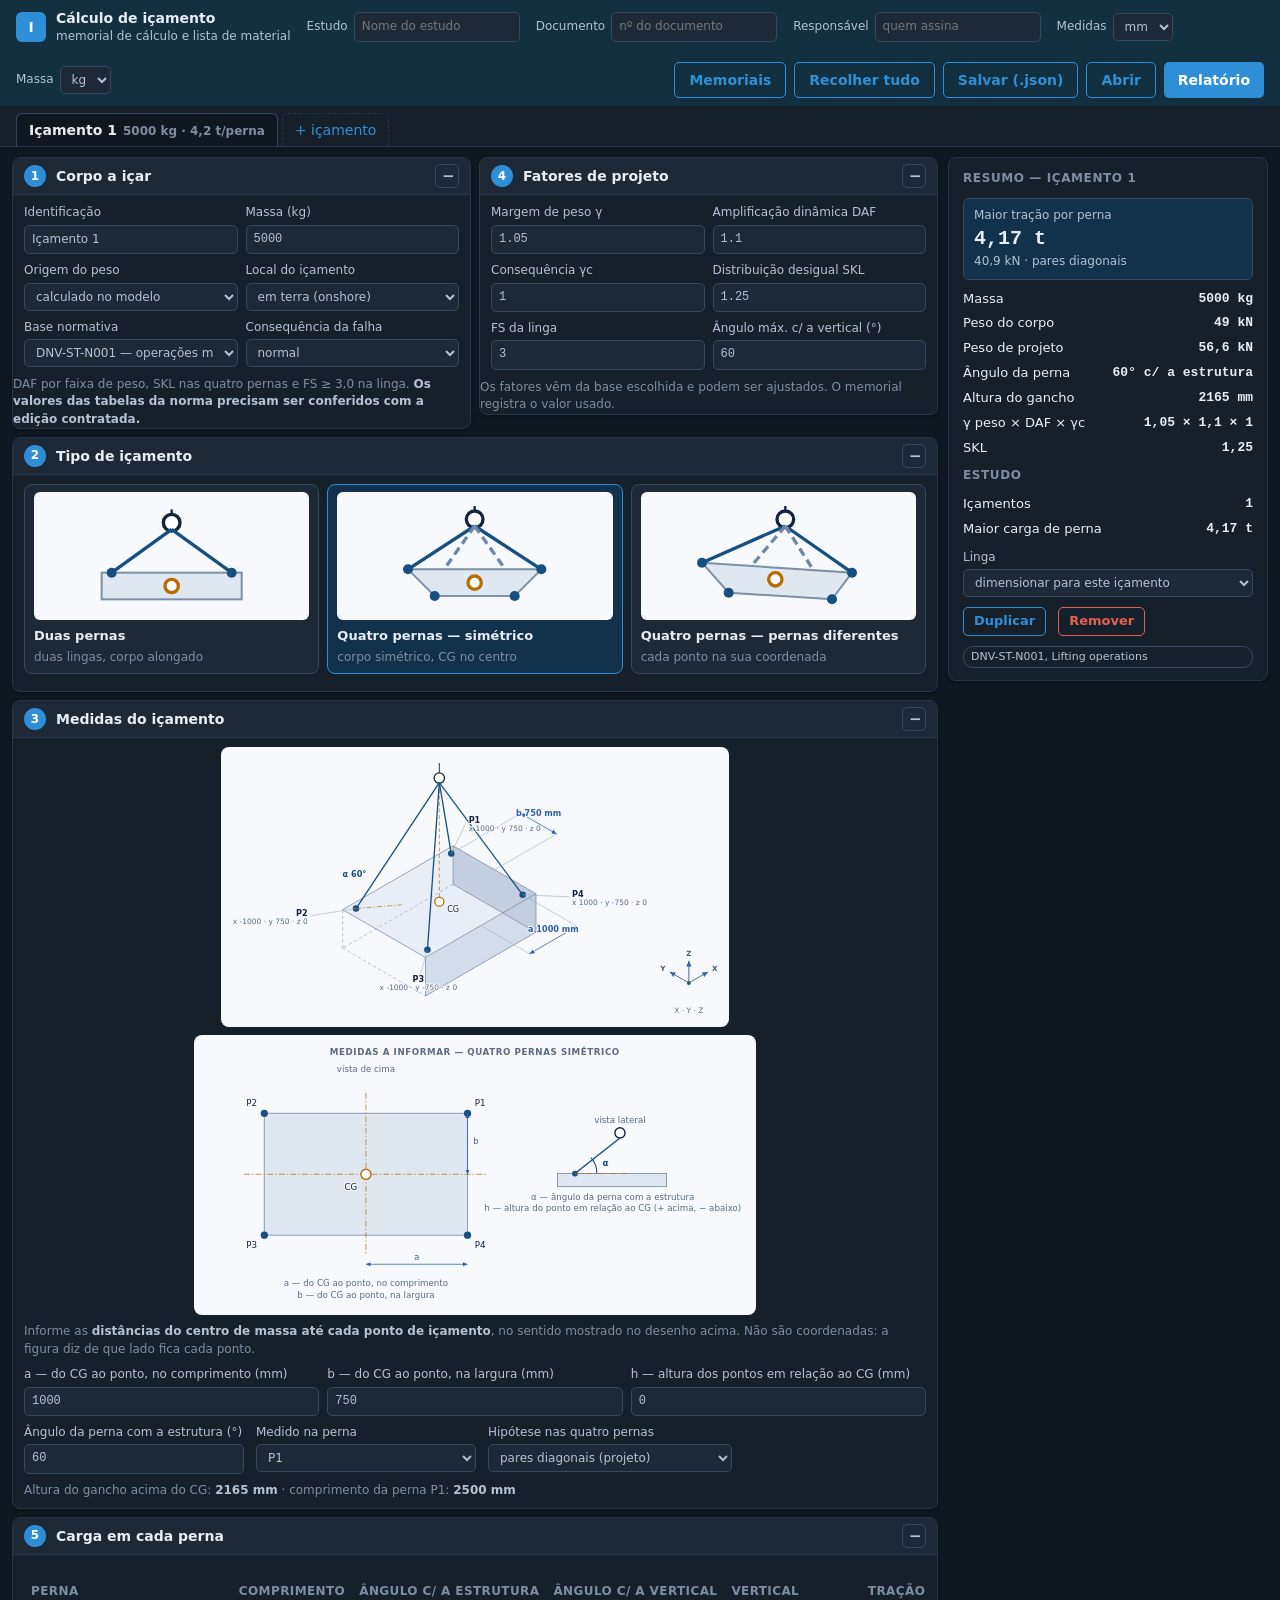
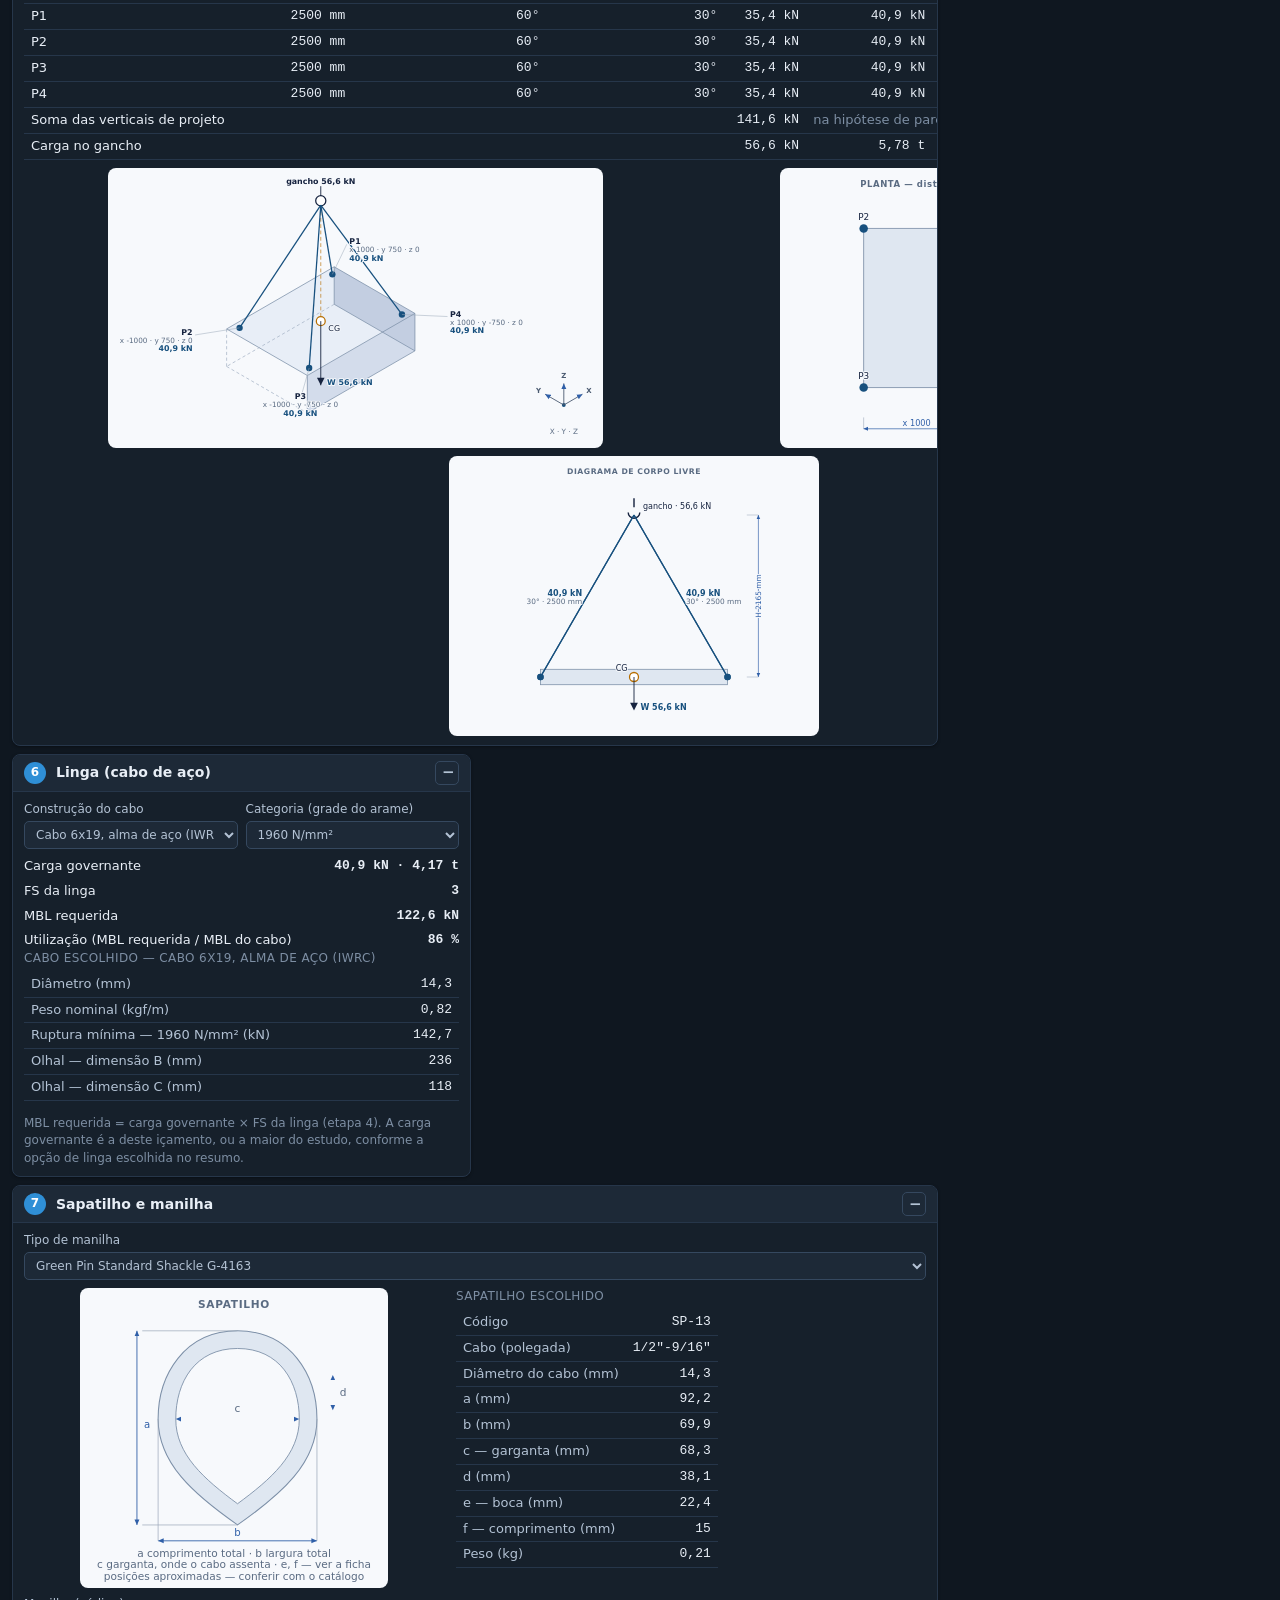
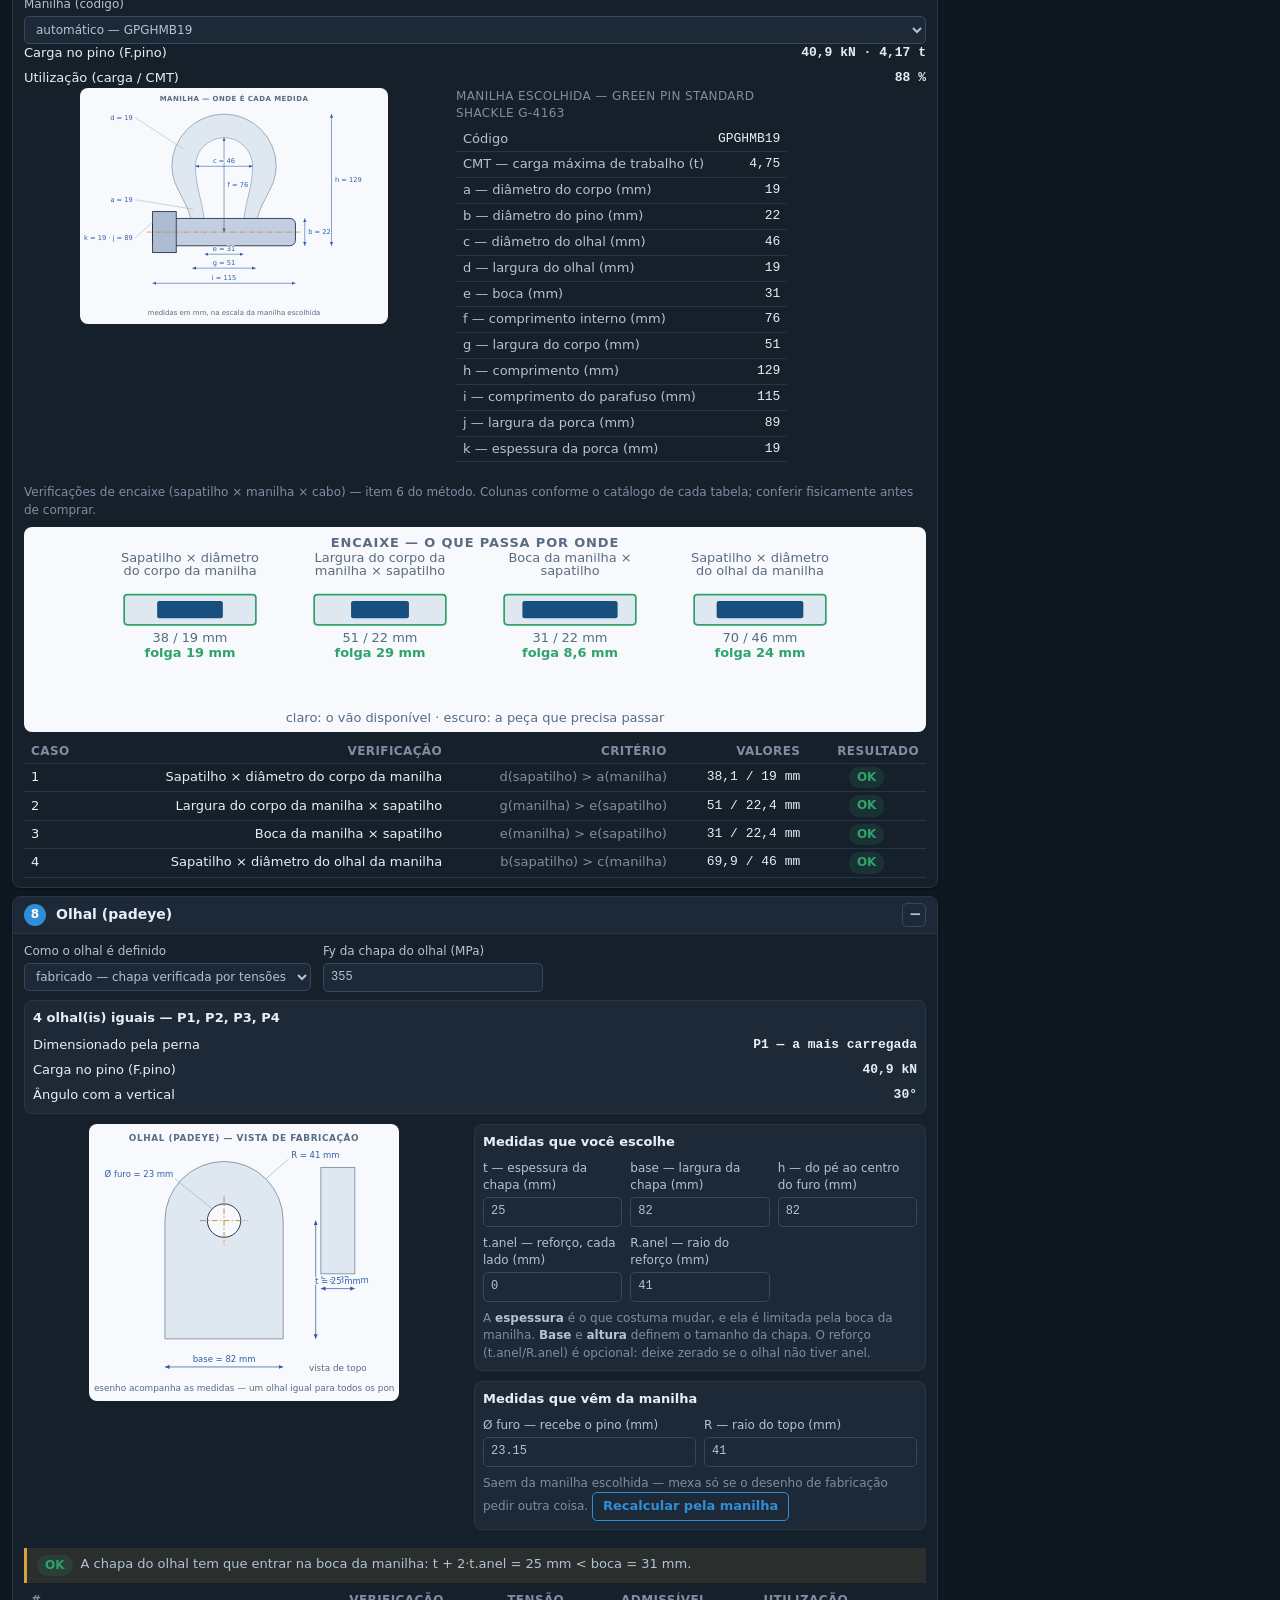
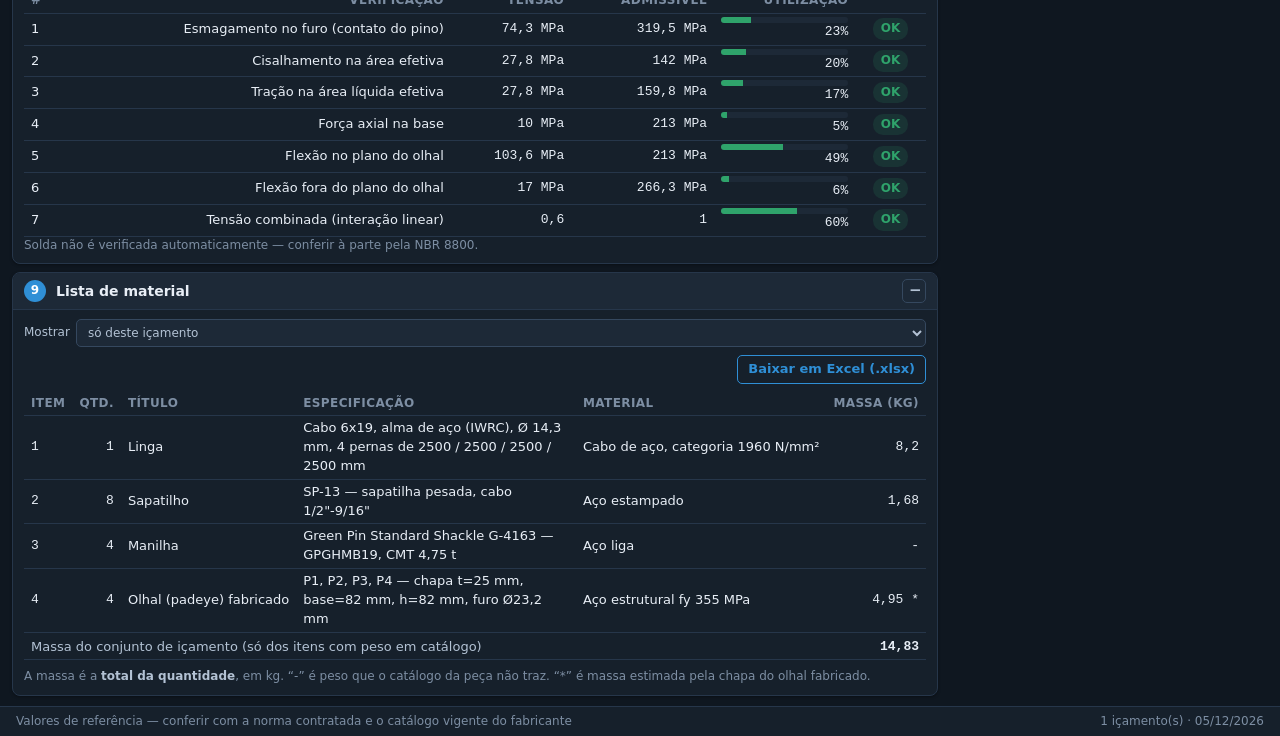
==== index.html @ 5a288d8e "chore: redireciona a raiz para a página A página mora em site/. Sem isto, a URL publicada terminaria" ====
<!doctype html>
<html lang="pt-BR">
<head>
  <meta charset="utf-8">
  <title>Cálculo de içamento</title>
  <!-- A página mora em site/. Este arquivo existe só para a URL publicada ser a raiz do
       repositório, sem o /site no fim. -->
  <meta http-equiv="refresh" content="0; url=site/">
  <link rel="canonical" href="site/">
  <style>
    body { margin: 0; display: grid; place-items: center; min-height: 100vh;
           font: 15px/1.5 "Segoe UI", system-ui, sans-serif;
           background: #0f1720; color: #e8eef6; }
    a { color: #2f8fd6; }
  </style>
</head>
<body>
  <p>Abrindo o <a href="site/">cálculo de içamento</a>…</p>
  <script>location.replace("site/");</script>
</body>
</html>
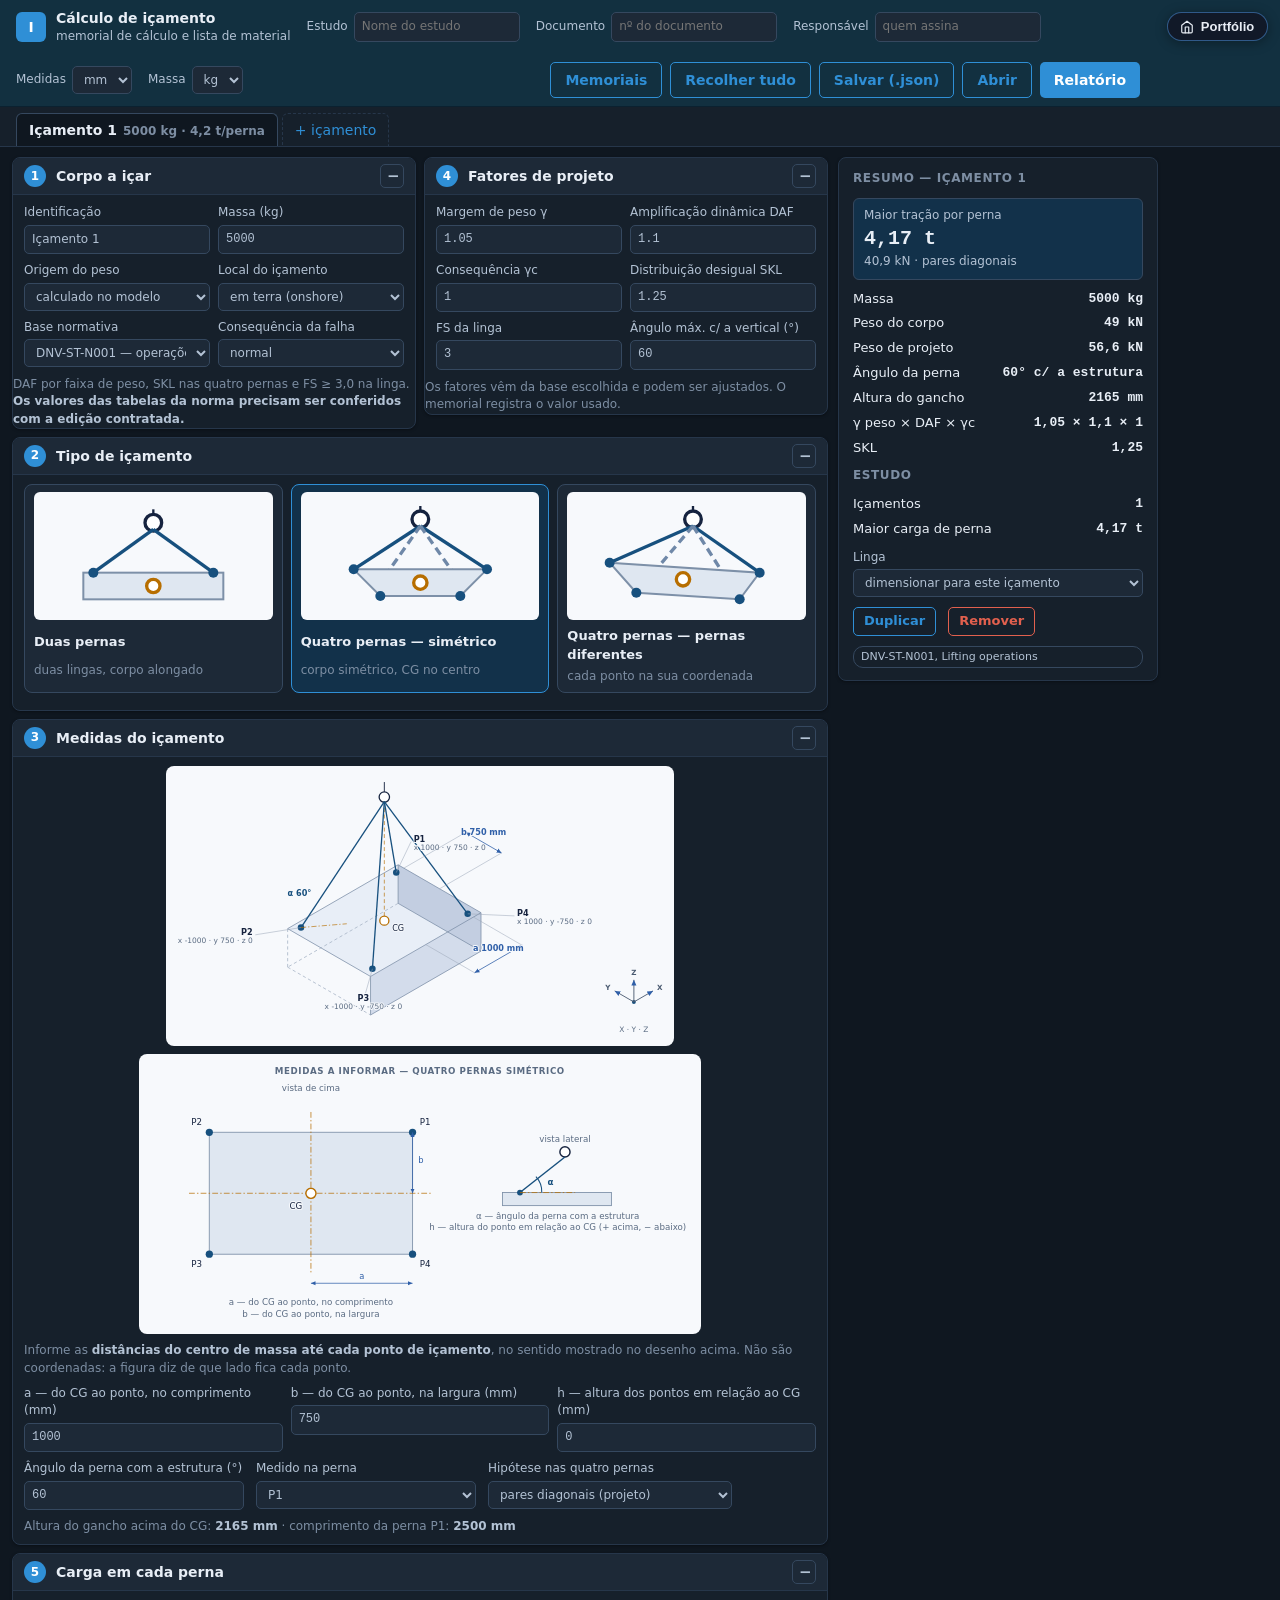
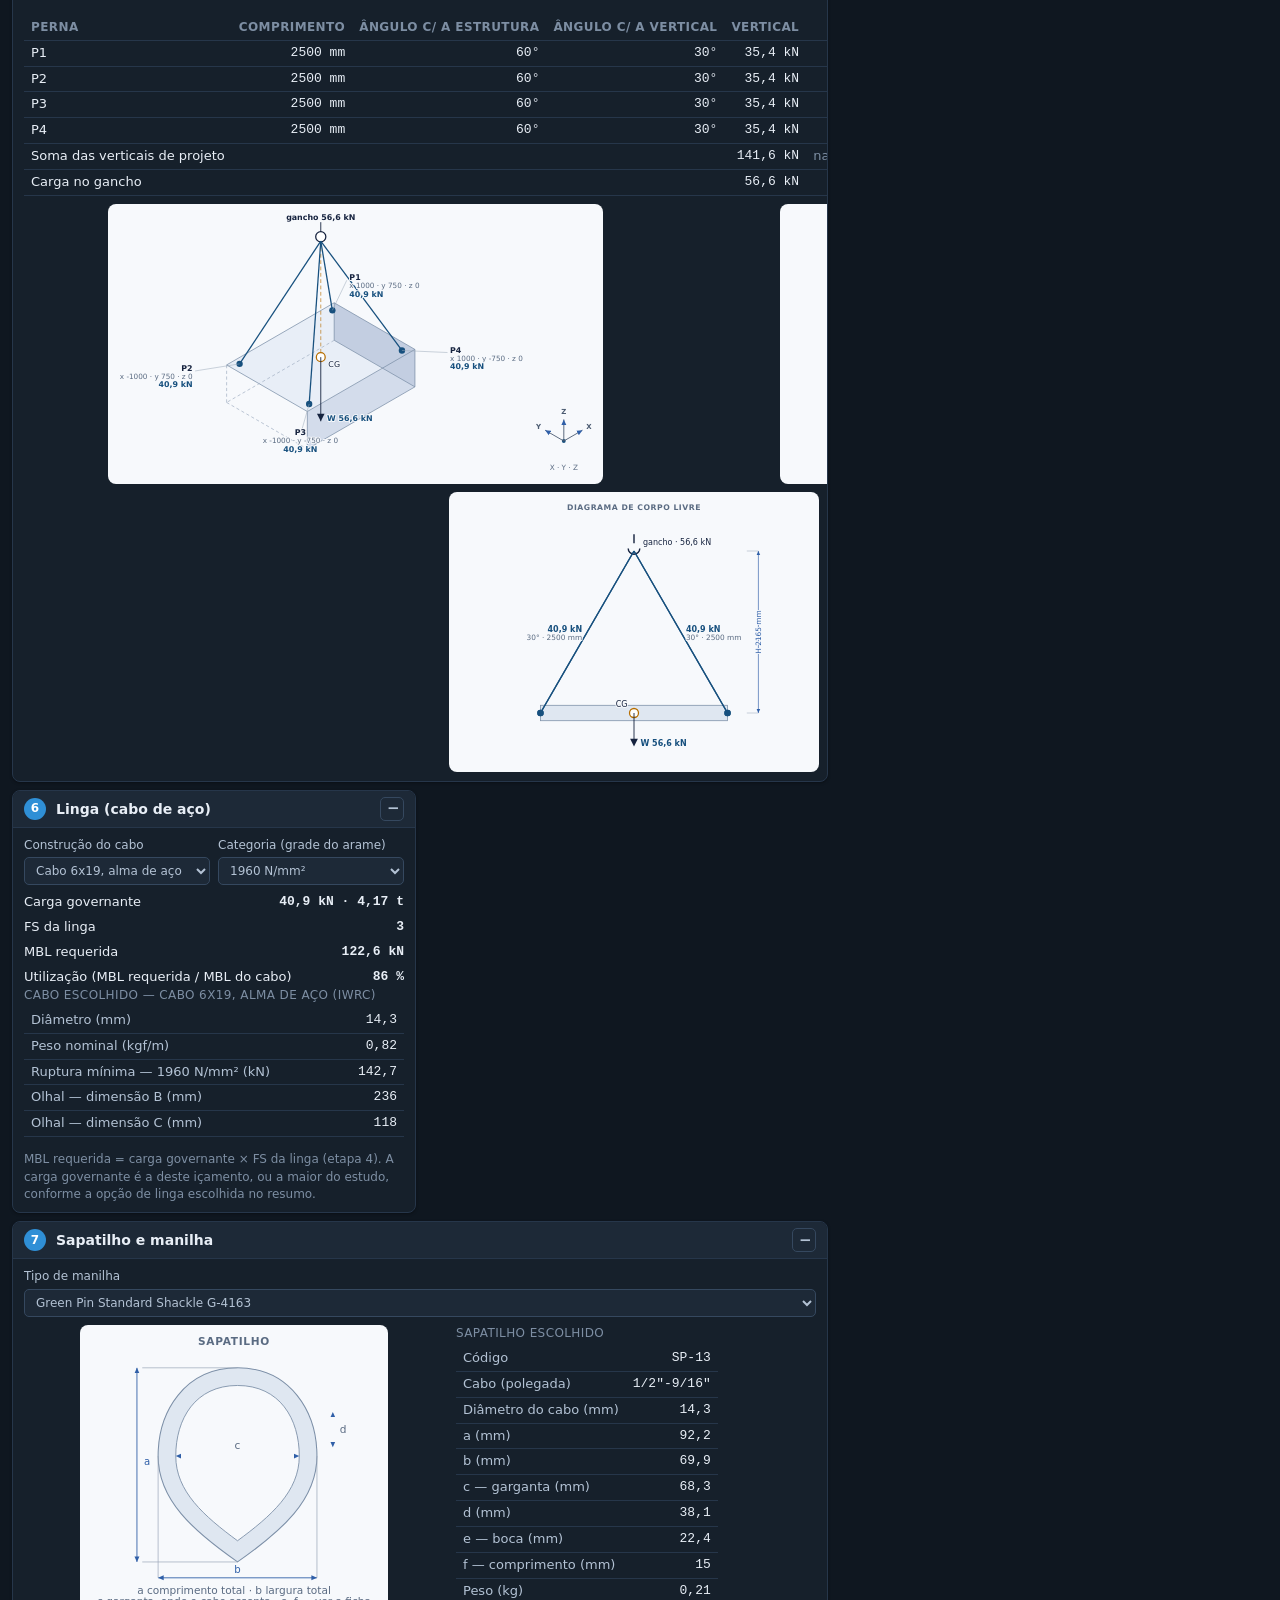
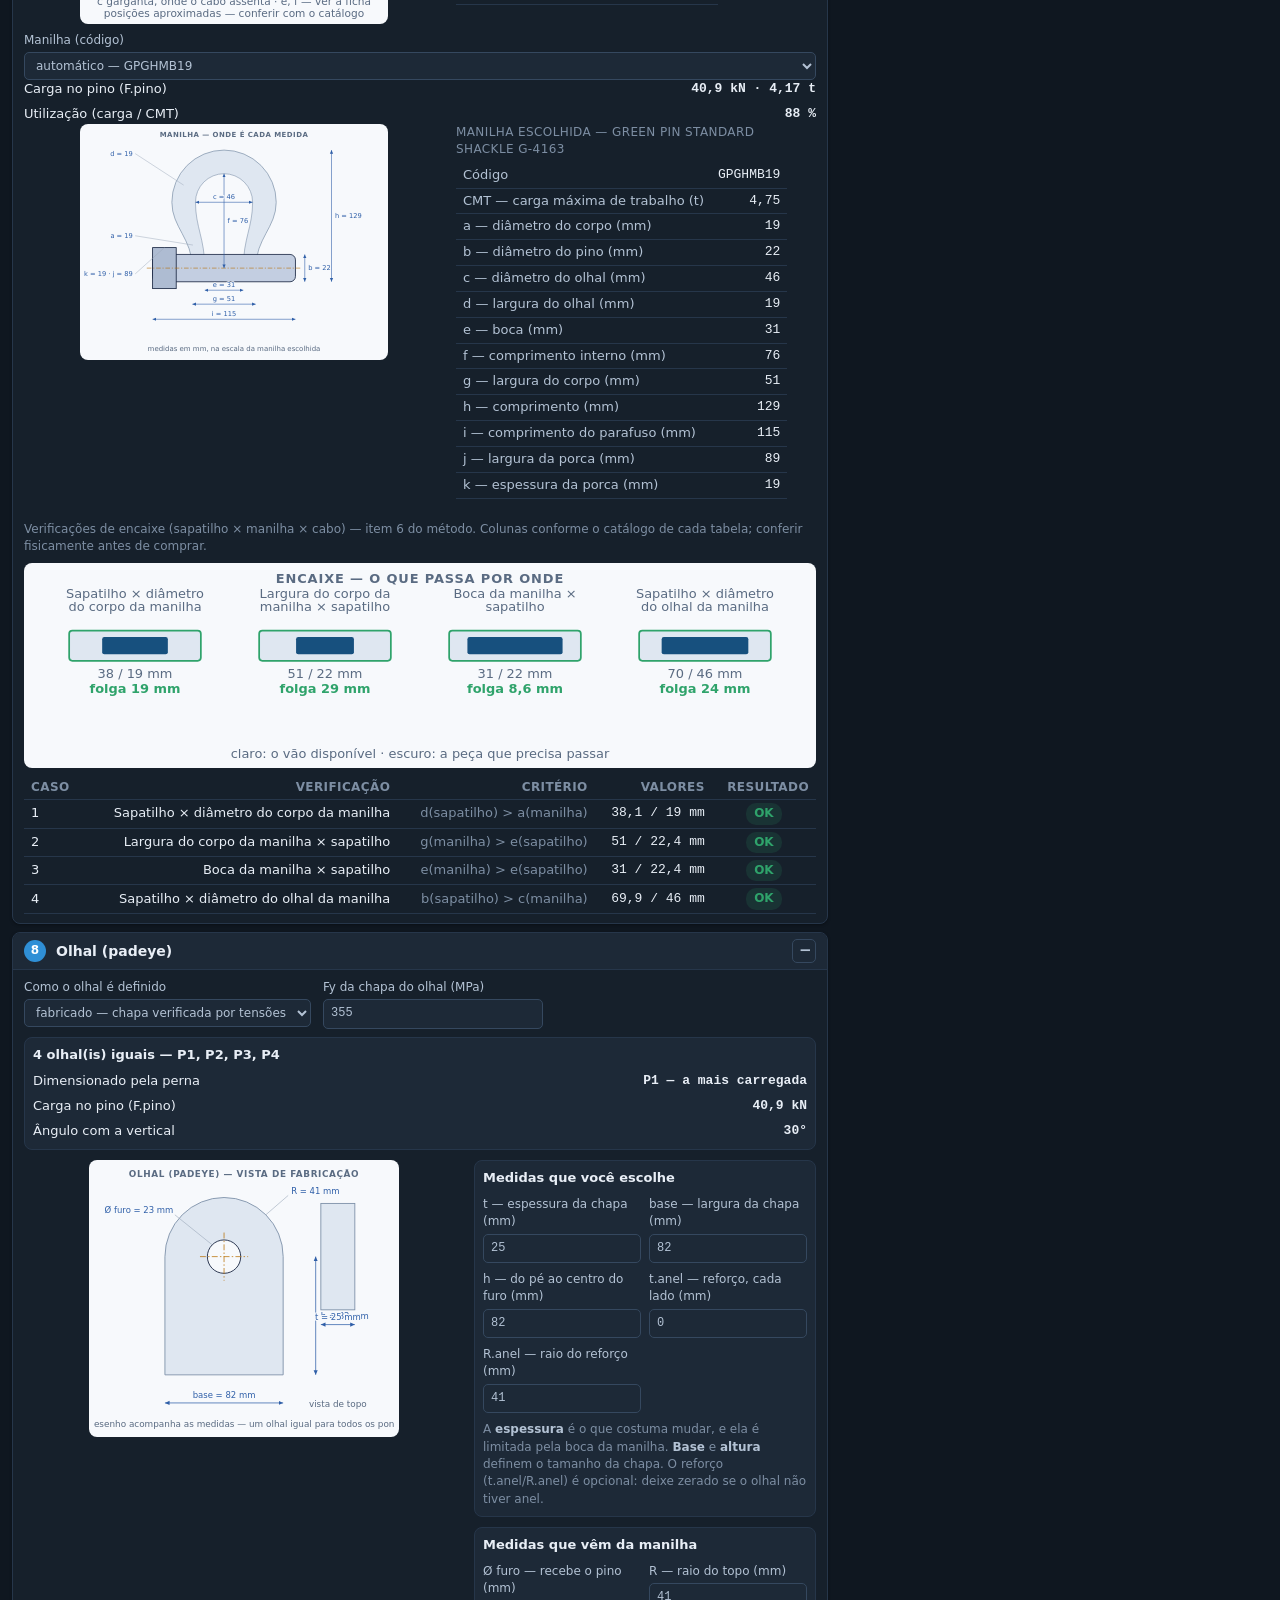
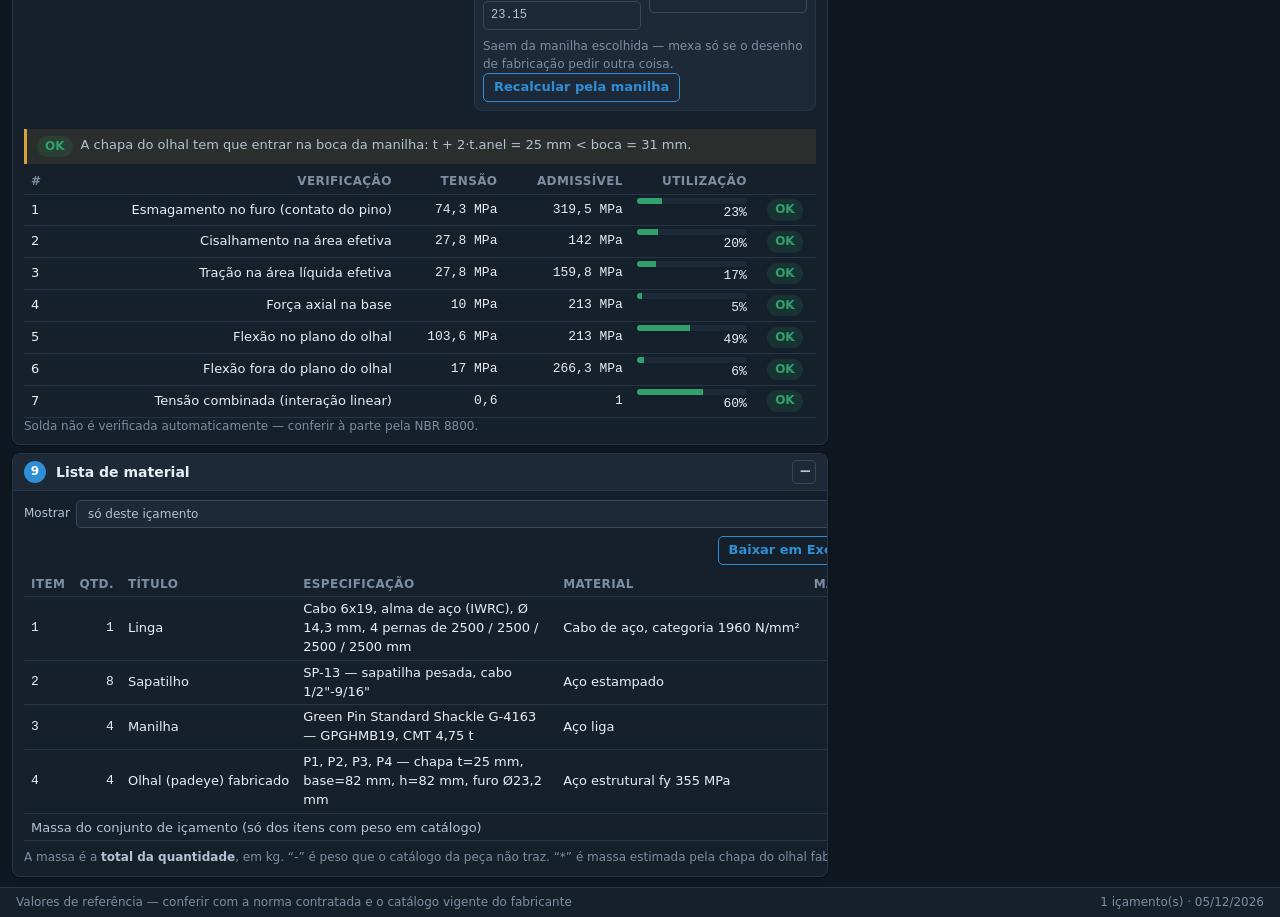
==== commit e967fd02: "feat: botão de volta ao portfólio, sem colidir com a barra Exigido pelo guia em todo projeto publica" ====
--- a/index.html
+++ b/index.html
@@ -17,5 +17,171 @@
 <body>
   <p>Abrindo o <a href="site/">cálculo de içamento</a>…</p>
   <script>location.replace("site/");</script>
+<!-- === Botao de volta ao portfolio - cole antes de </body> === -->
+<a id="mr-portfolio-btn" href="https://matheusmerlim1.github.io/" target="_blank" rel="noopener"
+   aria-label="Abrir o portf&oacute;lio de Matheus Raposo" title="Ver todos os meus projetos">
+  <svg width="14" height="14" viewBox="0 0 24 24" fill="none" stroke="currentColor"
+       stroke-width="2" stroke-linecap="round" stroke-linejoin="round" aria-hidden="true">
+    <path d="M3 9l9-7 9 7v11a2 2 0 0 1-2 2H5a2 2 0 0 1-2-2z"/><path d="M9 22V12h6v10"/>
+  </svg>
+  <span>Portf&oacute;lio</span>
+</a>
+<style>
+#mr-portfolio-btn {
+  position: fixed; top: 12px; right: 12px; z-index: 2147483000;
+  display: inline-flex; align-items: center; gap: .4rem;
+  padding: .42rem .8rem; border-radius: 999px;
+  font: 600 13px/1 -apple-system, BlinkMacSystemFont, 'Segoe UI', Roboto, sans-serif;
+  color: #e8edf5; text-decoration: none; white-space: nowrap;
+  background: rgba(18,24,38,.92);
+  border: 1px solid rgba(88,166,255,.45);
+  box-shadow: 0 2px 12px rgba(0,0,0,.35);
+  -webkit-backdrop-filter: blur(6px); backdrop-filter: blur(6px);
+  transition: transform .15s, border-color .15s, background .15s;
+}
+#mr-portfolio-btn:hover {
+  transform: translateY(-1px); color: #fff; text-decoration: none;
+  background: rgba(24,32,50,.96); border-color: #58a6ff;
+}
+#mr-portfolio-btn:focus-visible { outline: 2px solid #58a6ff; outline-offset: 2px; }
+@media (max-width: 520px) {
+  #mr-portfolio-btn { padding: .45rem; }
+  #mr-portfolio-btn span { display: none; }
+}
+@media print { #mr-portfolio-btn { display: none; } }
+</style>
+<script>
+/* Abre espaco para o botao em vez de cobrir o que ja existia no canto.
+   1) empurra para a esquerda o conteudo da barra que ocupa aquele espaco;
+   2) se ainda sobrar sobreposicao, desloca o proprio item. */
+(function () {
+  var btn = document.getElementById('mr-portfolio-btn');
+  if (!btn) return;
+
+  var desfazer = [];
+
+  function limpar() {
+    for (var i = 0; i < desfazer.length; i++) desfazer[i]();
+    desfazer = [];
+  }
+
+  function guardar(el, prop) {
+    var antes = el.style[prop];
+    desfazer.push(function () { el.style[prop] = antes; });
+  }
+
+  /* item discreto = nao ocupa quase toda a largura; e um controle, rotulo ou icone */
+  function ehItem(el) {
+    if (!el || el === document.body || el === document.documentElement) return false;
+    return el.getBoundingClientRect().width < innerWidth * 0.7;
+  }
+
+  /* sobe ate a barra que contem o item (algo largo o bastante para ter padding) */
+  function barra(el) {
+    for (var n = 0; el && n < 8; n++, el = el.parentElement) {
+      if (el === document.body || el === document.documentElement) return null;
+      if (el.getBoundingClientRect().width >= innerWidth * 0.6) return el;
+    }
+    return null;
+  }
+
+  function encosta(a, b) {
+    return !(a.right <= b.left || a.left >= b.right || a.bottom <= b.top || a.top >= b.bottom);
+  }
+
+  function varrer() {
+    var r = btn.getBoundingClientRect();
+    var y = Math.round(r.top + r.height / 2);
+    var achados = [];
+    btn.style.visibility = 'hidden';
+    for (var x = Math.floor(r.right); x > r.left - 10; x -= 8) {
+      if (x < 1 || x > innerWidth - 1) continue;
+      var sob = document.elementFromPoint(x, y);
+      if (ehItem(sob) && achados.indexOf(sob) < 0) achados.push(sob);
+    }
+    btn.style.visibility = '';
+    return achados;
+  }
+
+  function ajustar() {
+    limpar();
+    var r = btn.getBoundingClientRect();
+    if (!r.width) return;
+    var reserva = Math.ceil(r.width + 20);
+
+    /* 1) padding na barra: desloca o conteudo dela para a esquerda */
+    var barras = [];
+    varrer().forEach(function (item) {
+      var b = barra(item);
+      if (b && barras.indexOf(b) < 0) barras.push(b);
+    });
+    barras.forEach(function (b) {
+      if ((parseFloat(getComputedStyle(b).paddingRight) || 0) >= reserva) return;
+      guardar(b, 'paddingRight');
+      b.style.paddingRight = reserva + 'px';
+    });
+
+    /* 2) o que continuar embaixo do botao (tipicamente position:absolute,
+          que nao anda com padding) e deslocado individualmente */
+    r = btn.getBoundingClientRect();
+    varrer().forEach(function (item) {
+      if (!encosta(item.getBoundingClientRect(), r)) return;
+      var cs = getComputedStyle(item);
+      if (cs.position === 'absolute' || cs.position === 'fixed') {
+        var atual = parseFloat(cs.right);
+        guardar(item, 'right');
+        item.style.right = (isNaN(atual) ? reserva : atual + reserva) + 'px';
+      } else {
+        guardar(item, 'marginRight');
+        item.style.marginRight =
+          ((parseFloat(cs.marginRight) || 0) + reserva) + 'px';
+      }
+    });
+
+    /* 3) rede de seguranca: o que insistir em ficar embaixo do botao e
+          deslocado no proprio elemento. transform sempre move, seja qual
+          for o position, o display ou o container. */
+    for (var tent = 0; tent < 3; tent++) {
+      r = btn.getBoundingClientRect();
+      var teimosos = varrer().filter(function (item) {
+        return encosta(item.getBoundingClientRect(), r);
+      });
+      if (!teimosos.length) break;
+      teimosos.forEach(function (item) {
+        var caixa = item.getBoundingClientRect();
+        var passo = Math.ceil(caixa.right - r.left + 10);
+        if (passo <= 0) return;
+        guardar(item, 'transform');
+        item.style.transform = 'translateX(-' + passo + 'px)';
+      });
+    }
+
+    btn.setAttribute('data-mr-ok', '1');   /* marca que o ajuste ja rodou */
+  }
+
+  var pendente = 0;
+  function agendar() {
+    /* sem requestAnimationFrame de proposito: ele nao dispara quando a pagina
+       esta em aba oculta ou em iframe fora da tela, e as leituras de layout
+       abaixo ja forcam o recalculo sozinhas */
+    clearTimeout(pendente);
+    pendente = setTimeout(ajustar, 60);
+  }
+
+  agendar();
+  addEventListener('DOMContentLoaded', agendar);
+  addEventListener('load', agendar);
+  addEventListener('resize', agendar);
+
+  /* muita pagina monta o cabecalho por JS depois do load; refaz o calculo
+     quando o DOM mudar e em algumas passadas tardias, por seguranca */
+  if (window.MutationObserver) {
+    new MutationObserver(agendar).observe(document.documentElement,
+      { childList: true, subtree: true });
+  }
+  [400, 1200, 3000].forEach(function (t) { setTimeout(agendar, t); });
+})();
+</script>
+<!-- === fim do botao === -->
 </body>
 </html>
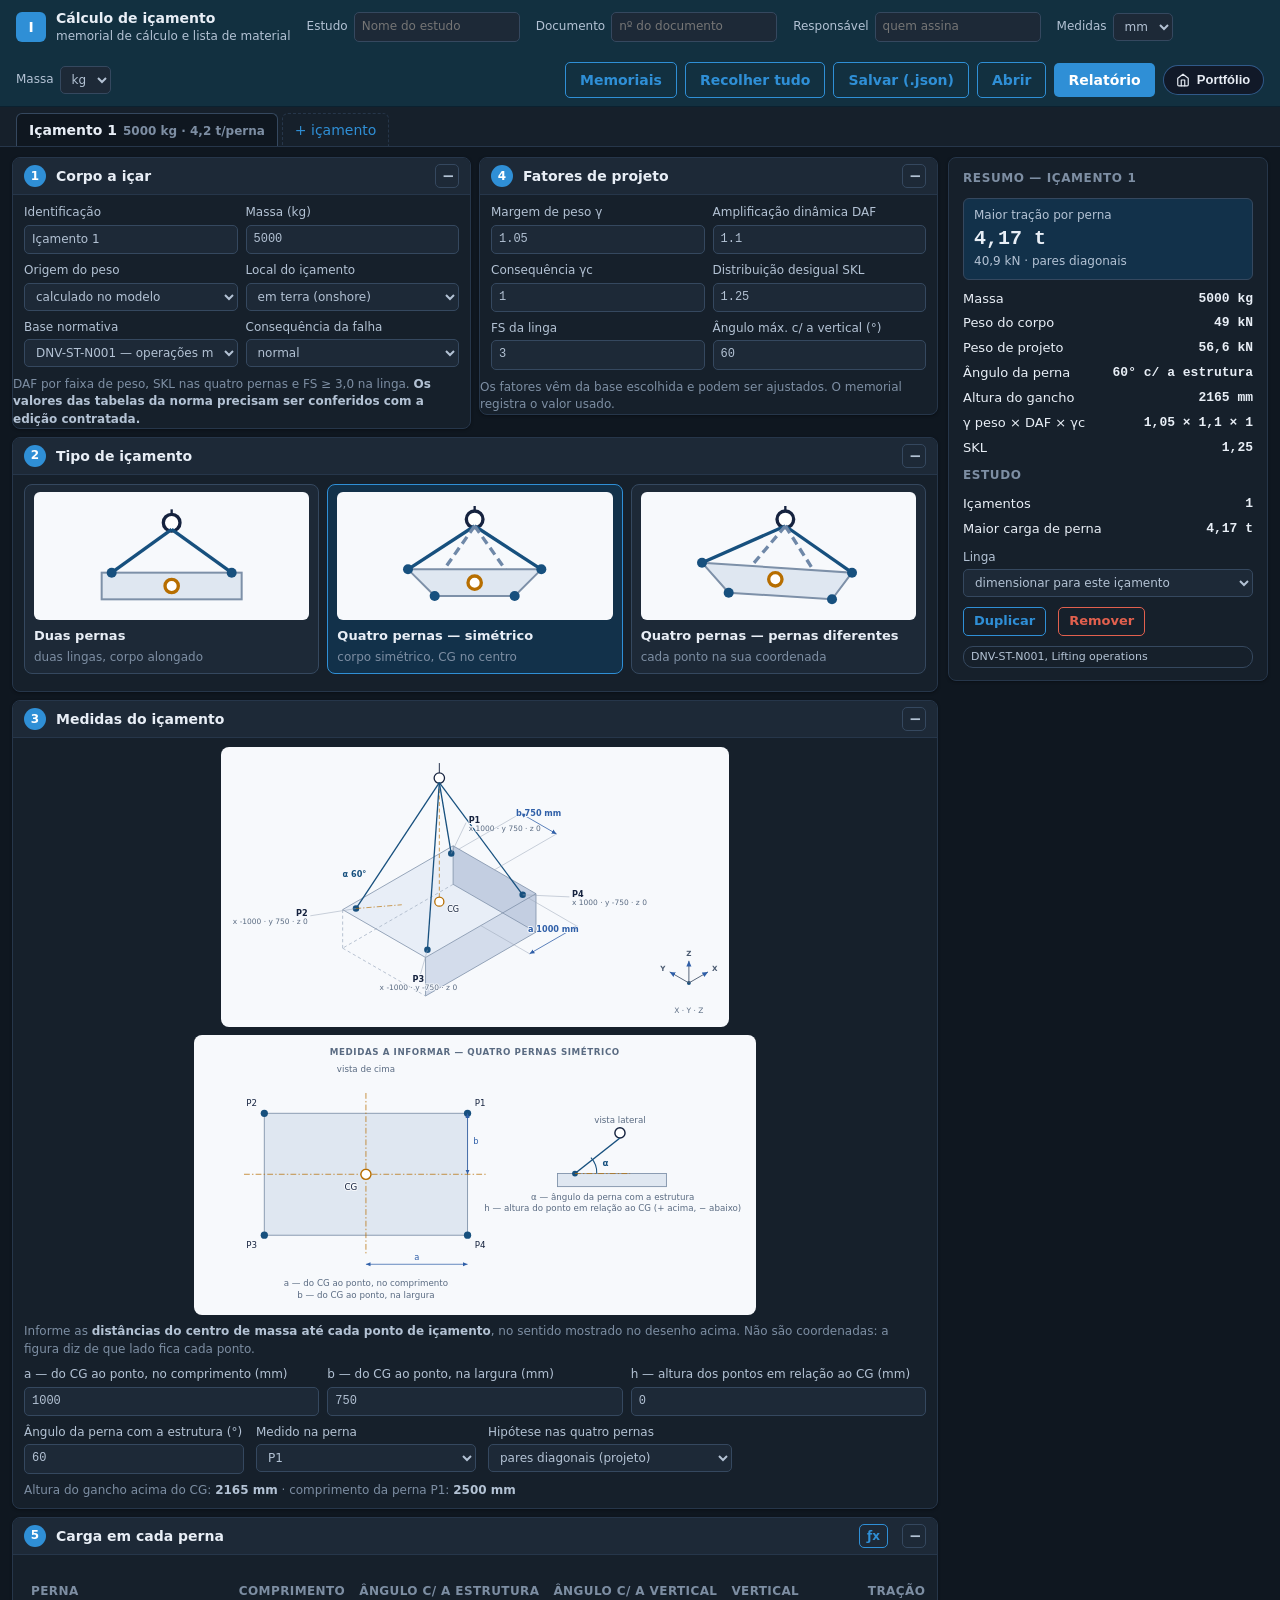
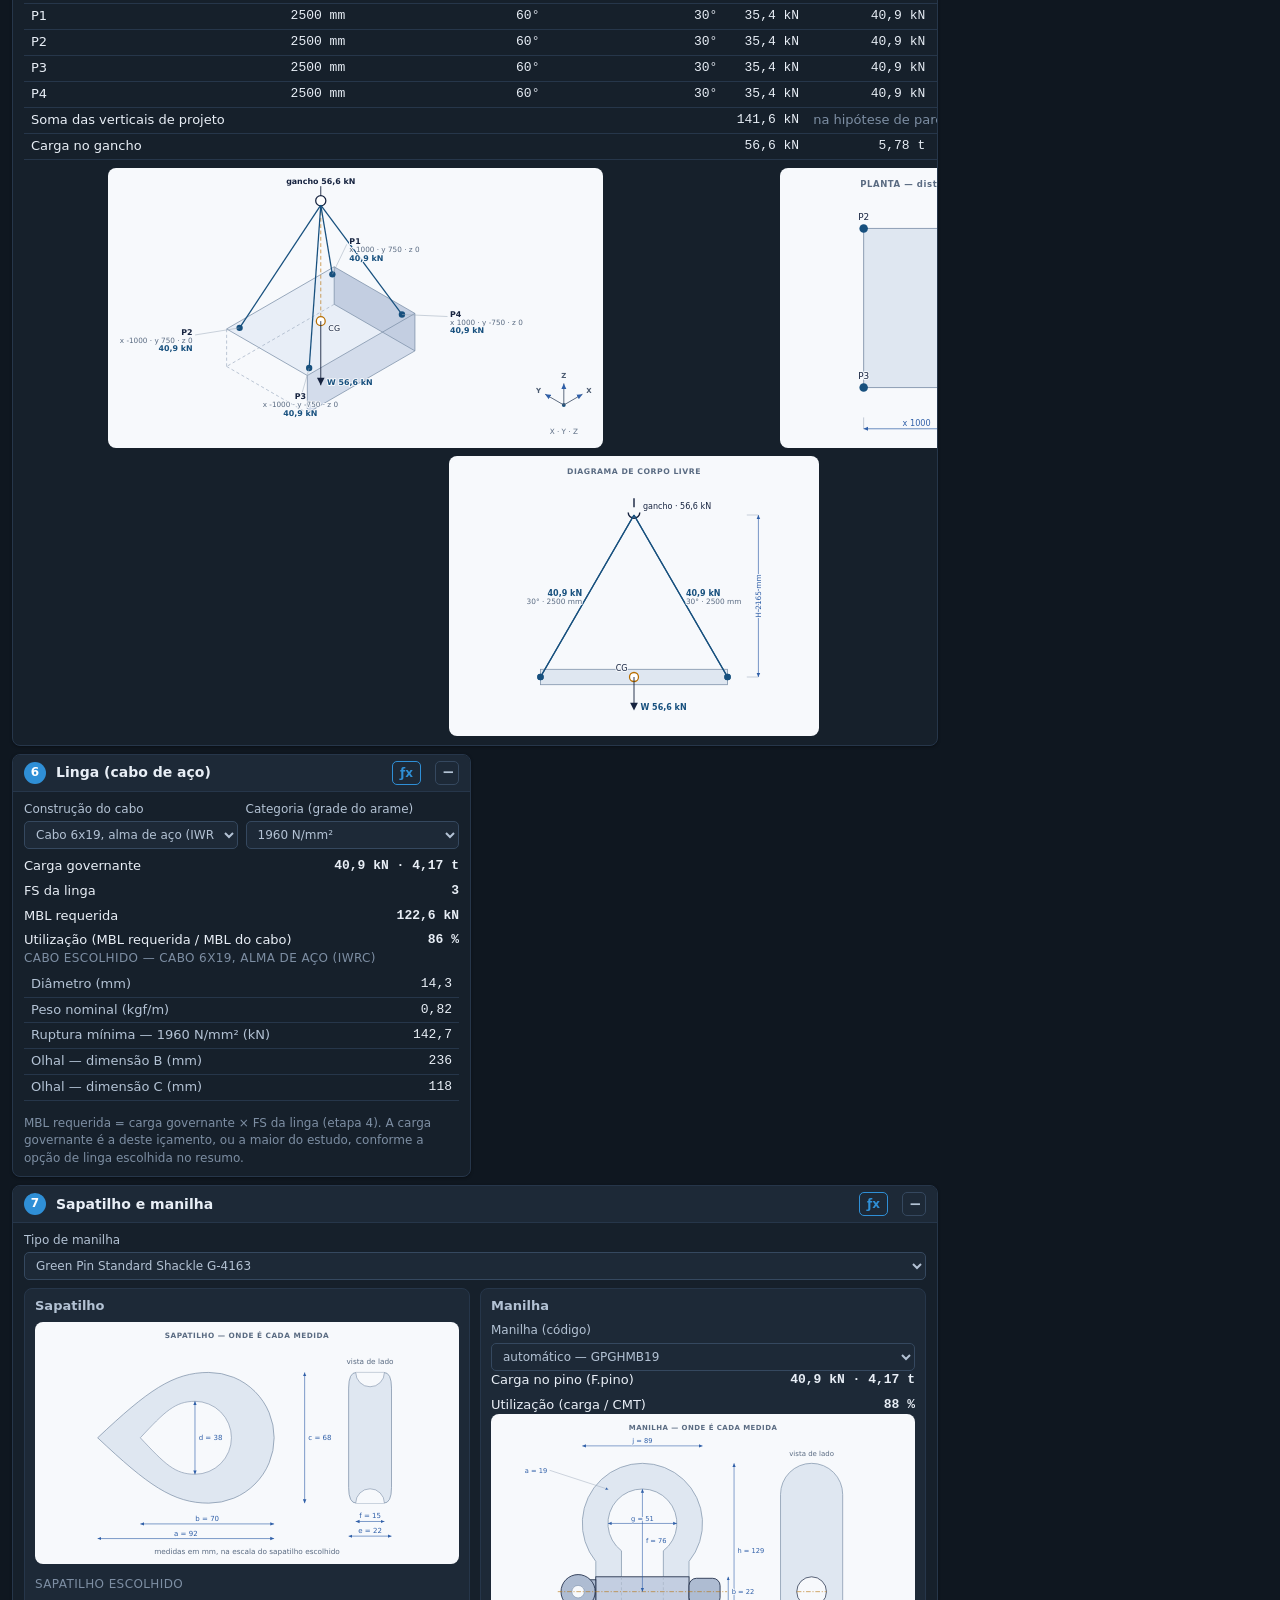
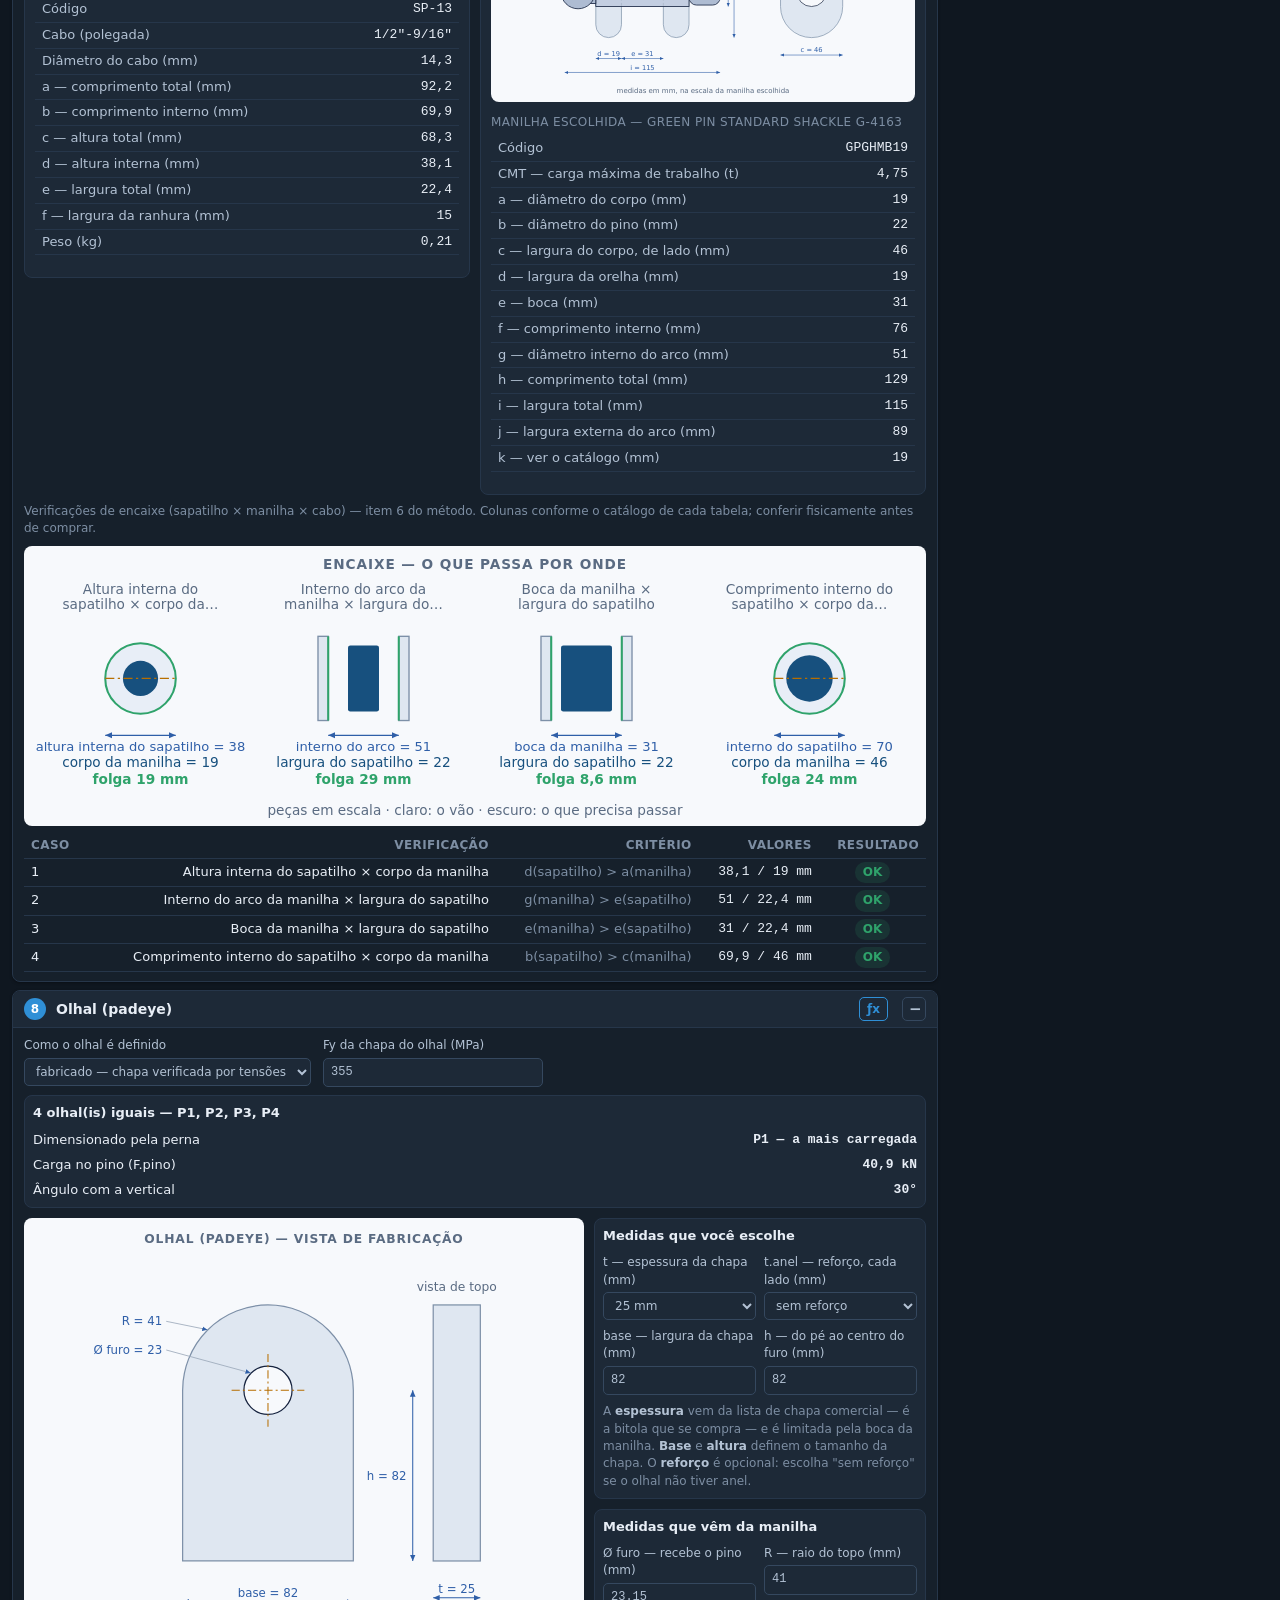
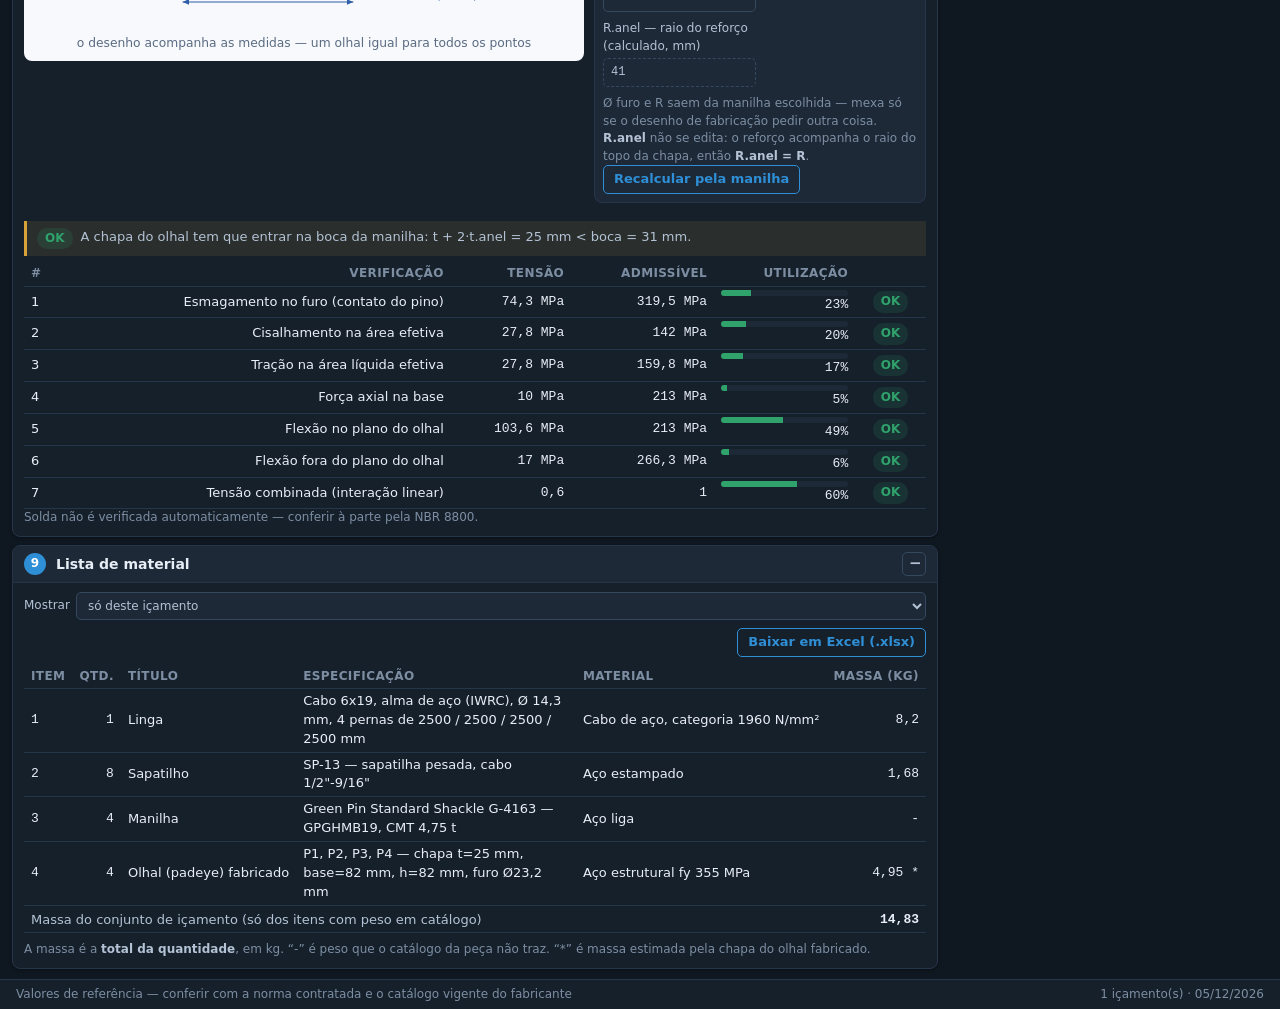
==== commit 9bbef93f: "feat: botão de esconder o cálculo por caixa, e barrinha que imprime Cada caixa que mostra memorial g" ====
--- a/index.html
+++ b/index.html
@@ -50,138 +50,10 @@
 }
 @media print { #mr-portfolio-btn { display: none; } }
 </style>
-<script>
-/* Abre espaco para o botao em vez de cobrir o que ja existia no canto.
-   1) empurra para a esquerda o conteudo da barra que ocupa aquele espaco;
-   2) se ainda sobrar sobreposicao, desloca o proprio item. */
-(function () {
-  var btn = document.getElementById('mr-portfolio-btn');
-  if (!btn) return;
-
-  var desfazer = [];
-
-  function limpar() {
-    for (var i = 0; i < desfazer.length; i++) desfazer[i]();
-    desfazer = [];
-  }
-
-  function guardar(el, prop) {
-    var antes = el.style[prop];
-    desfazer.push(function () { el.style[prop] = antes; });
-  }
-
-  /* item discreto = nao ocupa quase toda a largura; e um controle, rotulo ou icone */
-  function ehItem(el) {
-    if (!el || el === document.body || el === document.documentElement) return false;
-    return el.getBoundingClientRect().width < innerWidth * 0.7;
-  }
-
-  /* sobe ate a barra que contem o item (algo largo o bastante para ter padding) */
-  function barra(el) {
-    for (var n = 0; el && n < 8; n++, el = el.parentElement) {
-      if (el === document.body || el === document.documentElement) return null;
-      if (el.getBoundingClientRect().width >= innerWidth * 0.6) return el;
-    }
-    return null;
-  }
-
-  function encosta(a, b) {
-    return !(a.right <= b.left || a.left >= b.right || a.bottom <= b.top || a.top >= b.bottom);
-  }
-
-  function varrer() {
-    var r = btn.getBoundingClientRect();
-    var y = Math.round(r.top + r.height / 2);
-    var achados = [];
-    btn.style.visibility = 'hidden';
-    for (var x = Math.floor(r.right); x > r.left - 10; x -= 8) {
-      if (x < 1 || x > innerWidth - 1) continue;
-      var sob = document.elementFromPoint(x, y);
-      if (ehItem(sob) && achados.indexOf(sob) < 0) achados.push(sob);
-    }
-    btn.style.visibility = '';
-    return achados;
-  }
-
-  function ajustar() {
-    limpar();
-    var r = btn.getBoundingClientRect();
-    if (!r.width) return;
-    var reserva = Math.ceil(r.width + 20);
-
-    /* 1) padding na barra: desloca o conteudo dela para a esquerda */
-    var barras = [];
-    varrer().forEach(function (item) {
-      var b = barra(item);
-      if (b && barras.indexOf(b) < 0) barras.push(b);
-    });
-    barras.forEach(function (b) {
-      if ((parseFloat(getComputedStyle(b).paddingRight) || 0) >= reserva) return;
-      guardar(b, 'paddingRight');
-      b.style.paddingRight = reserva + 'px';
-    });
-
-    /* 2) o que continuar embaixo do botao (tipicamente position:absolute,
-          que nao anda com padding) e deslocado individualmente */
-    r = btn.getBoundingClientRect();
-    varrer().forEach(function (item) {
-      if (!encosta(item.getBoundingClientRect(), r)) return;
-      var cs = getComputedStyle(item);
-      if (cs.position === 'absolute' || cs.position === 'fixed') {
-        var atual = parseFloat(cs.right);
-        guardar(item, 'right');
-        item.style.right = (isNaN(atual) ? reserva : atual + reserva) + 'px';
-      } else {
-        guardar(item, 'marginRight');
-        item.style.marginRight =
-          ((parseFloat(cs.marginRight) || 0) + reserva) + 'px';
-      }
-    });
-
-    /* 3) rede de seguranca: o que insistir em ficar embaixo do botao e
-          deslocado no proprio elemento. transform sempre move, seja qual
-          for o position, o display ou o container. */
-    for (var tent = 0; tent < 3; tent++) {
-      r = btn.getBoundingClientRect();
-      var teimosos = varrer().filter(function (item) {
-        return encosta(item.getBoundingClientRect(), r);
-      });
-      if (!teimosos.length) break;
-      teimosos.forEach(function (item) {
-        var caixa = item.getBoundingClientRect();
-        var passo = Math.ceil(caixa.right - r.left + 10);
-        if (passo <= 0) return;
-        guardar(item, 'transform');
-        item.style.transform = 'translateX(-' + passo + 'px)';
-      });
-    }
-
-    btn.setAttribute('data-mr-ok', '1');   /* marca que o ajuste ja rodou */
-  }
-
-  var pendente = 0;
-  function agendar() {
-    /* sem requestAnimationFrame de proposito: ele nao dispara quando a pagina
-       esta em aba oculta ou em iframe fora da tela, e as leituras de layout
-       abaixo ja forcam o recalculo sozinhas */
-    clearTimeout(pendente);
-    pendente = setTimeout(ajustar, 60);
-  }
-
-  agendar();
-  addEventListener('DOMContentLoaded', agendar);
-  addEventListener('load', agendar);
-  addEventListener('resize', agendar);
-
-  /* muita pagina monta o cabecalho por JS depois do load; refaz o calculo
-     quando o DOM mudar e em algumas passadas tardias, por seguranca */
-  if (window.MutationObserver) {
-    new MutationObserver(agendar).observe(document.documentElement,
-      { childList: true, subtree: true });
-  }
-  [400, 1200, 3000].forEach(function (t) { setTimeout(agendar, t); });
-})();
-</script>
+<!-- O script de auto-ajuste do bloco padrão foi retirado de propósito: ele serve para
+     páginas onde o botão flutua no canto e precisa abrir espaço. Aqui o botão entra na barra
+     de ações (site/js/ui/app.js, botaoNaBarra), então não há o que empurrar — e o script
+     empurrava a própria barra, deixando uma faixa vazia à direita. -->
 <!-- === fim do botao === -->
 </body>
 </html>
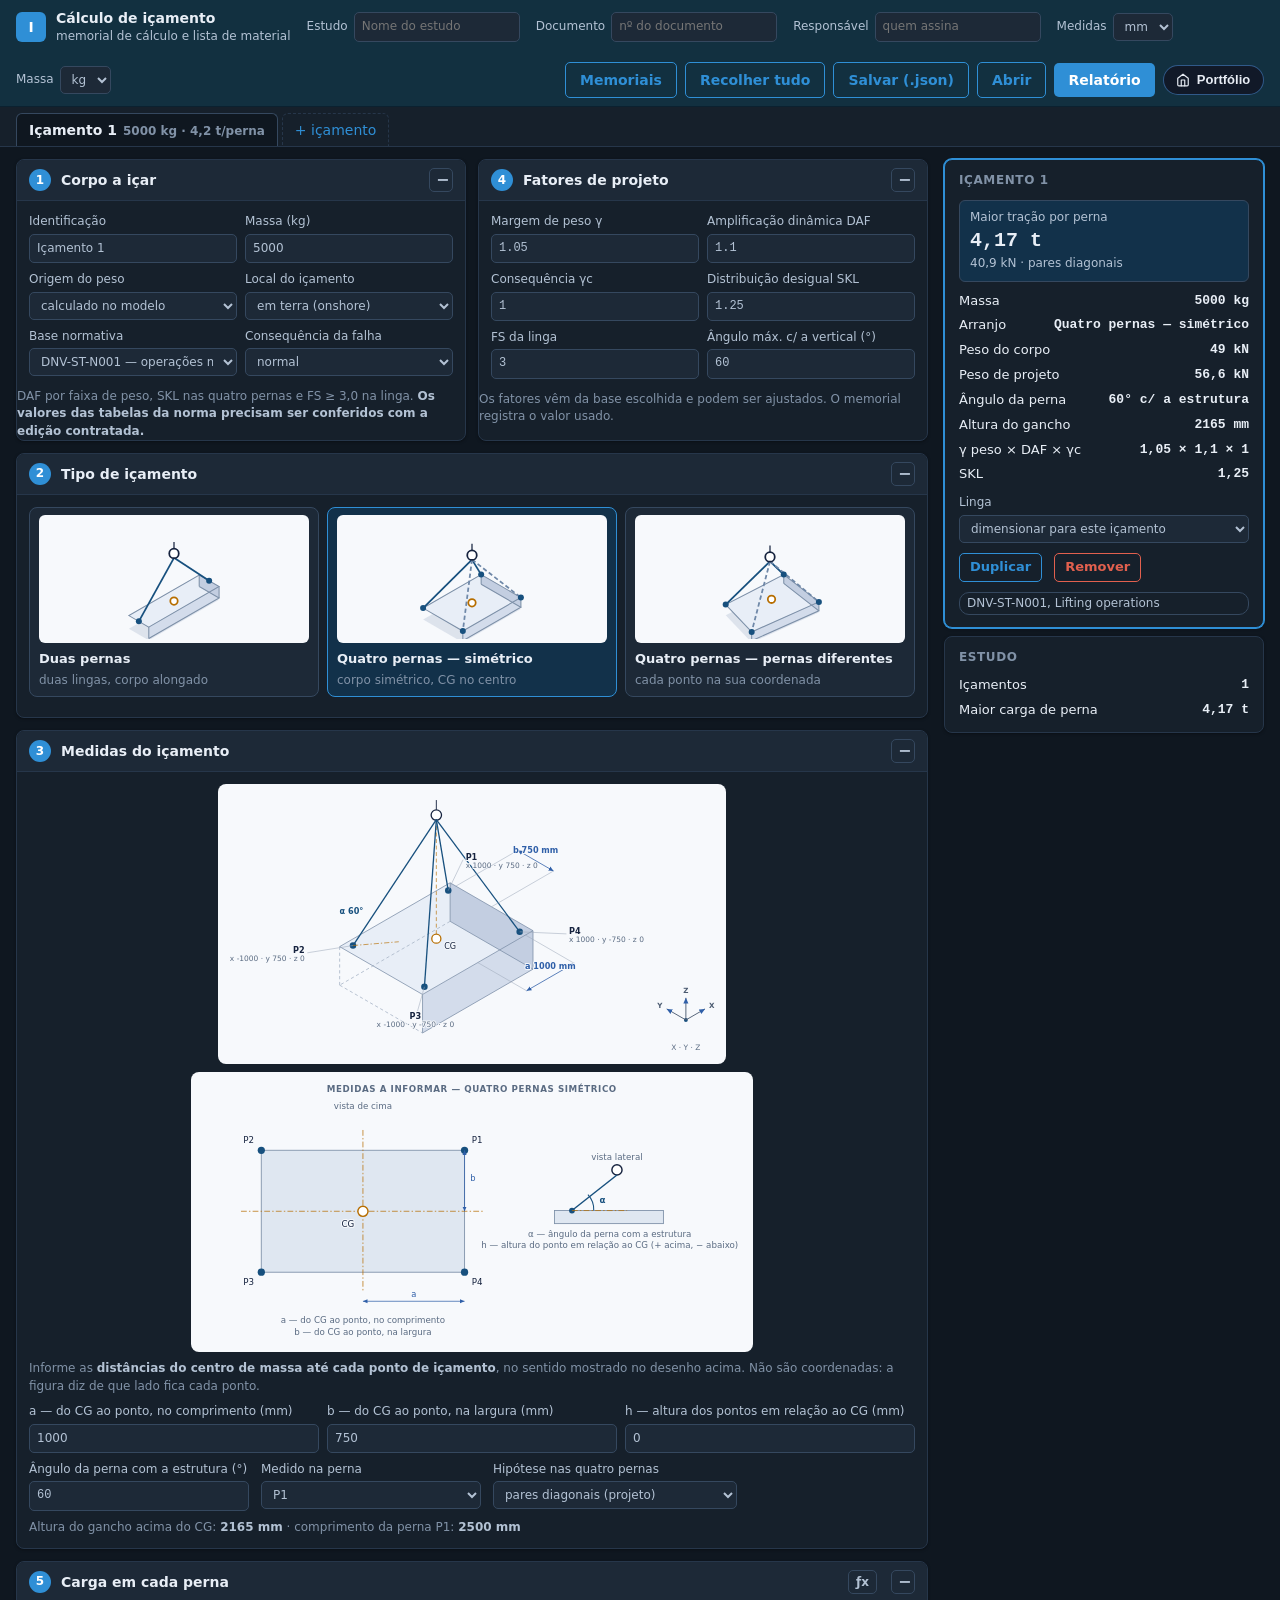
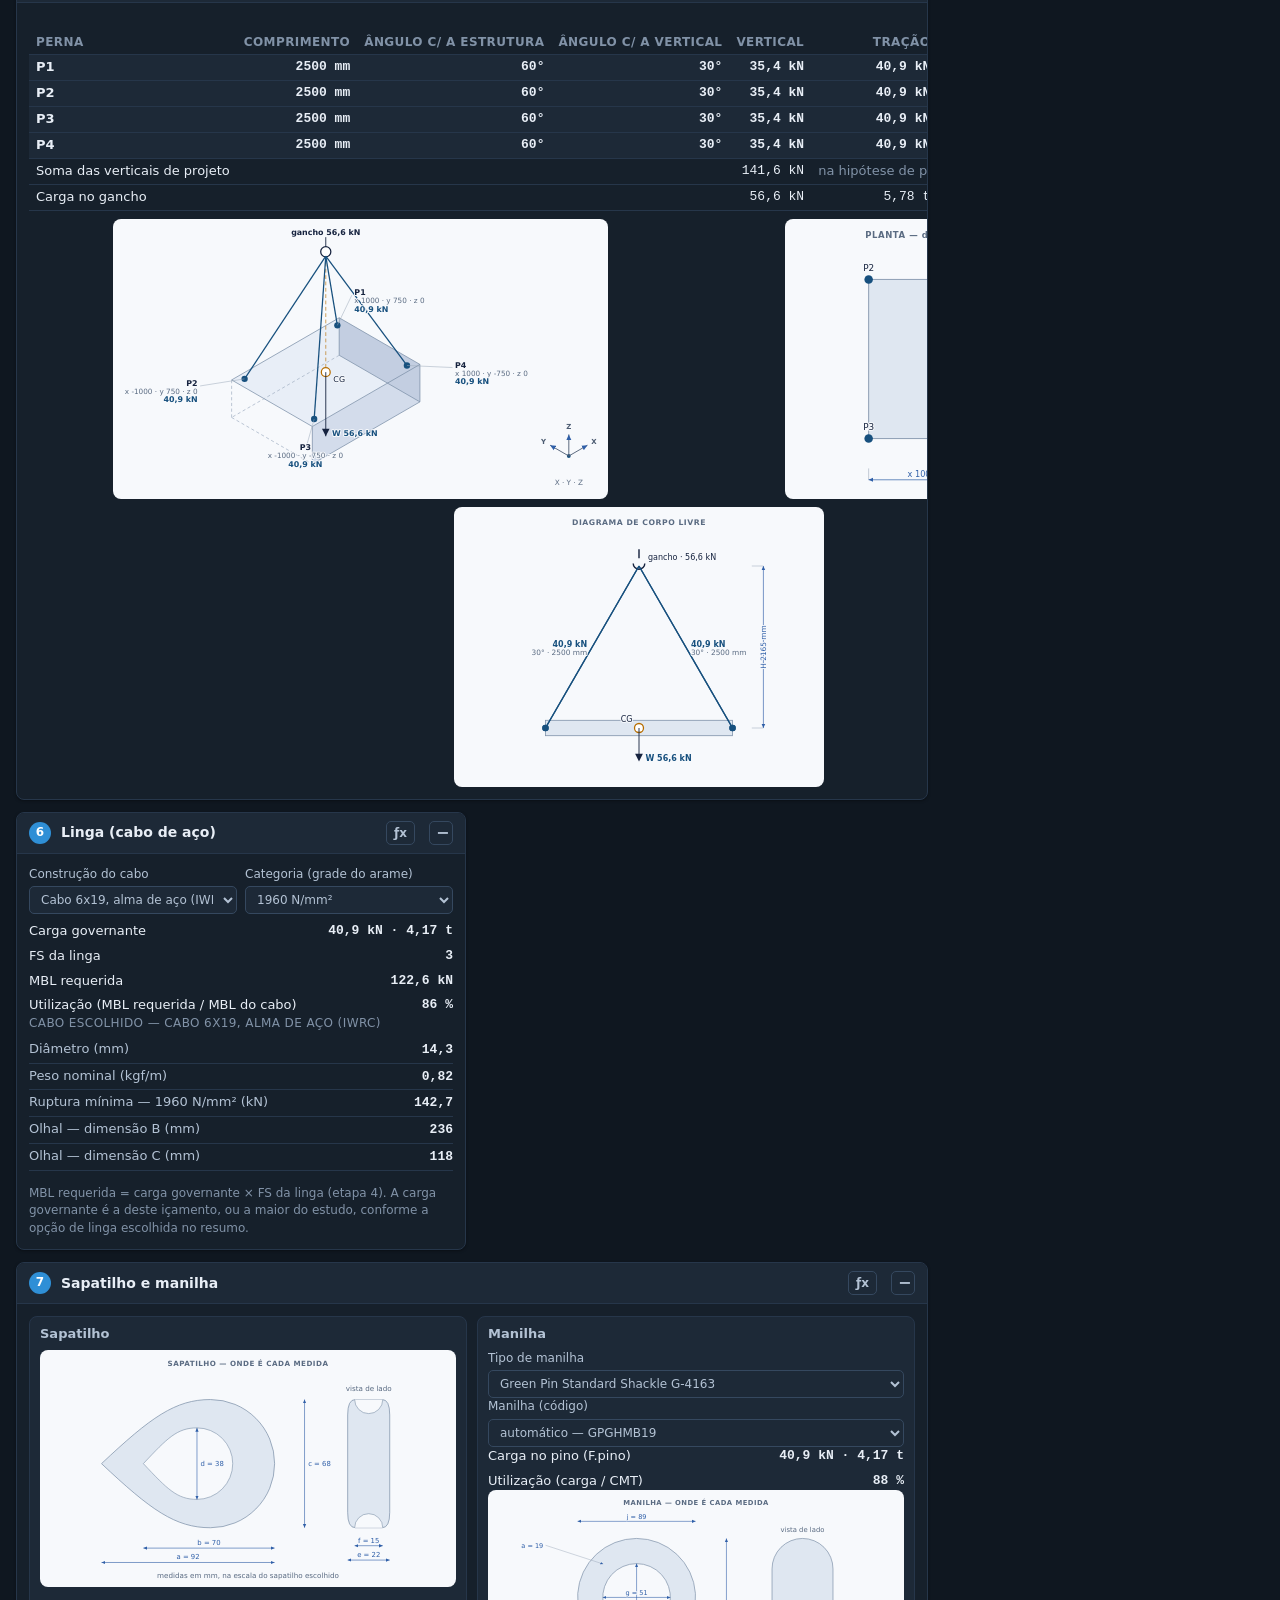
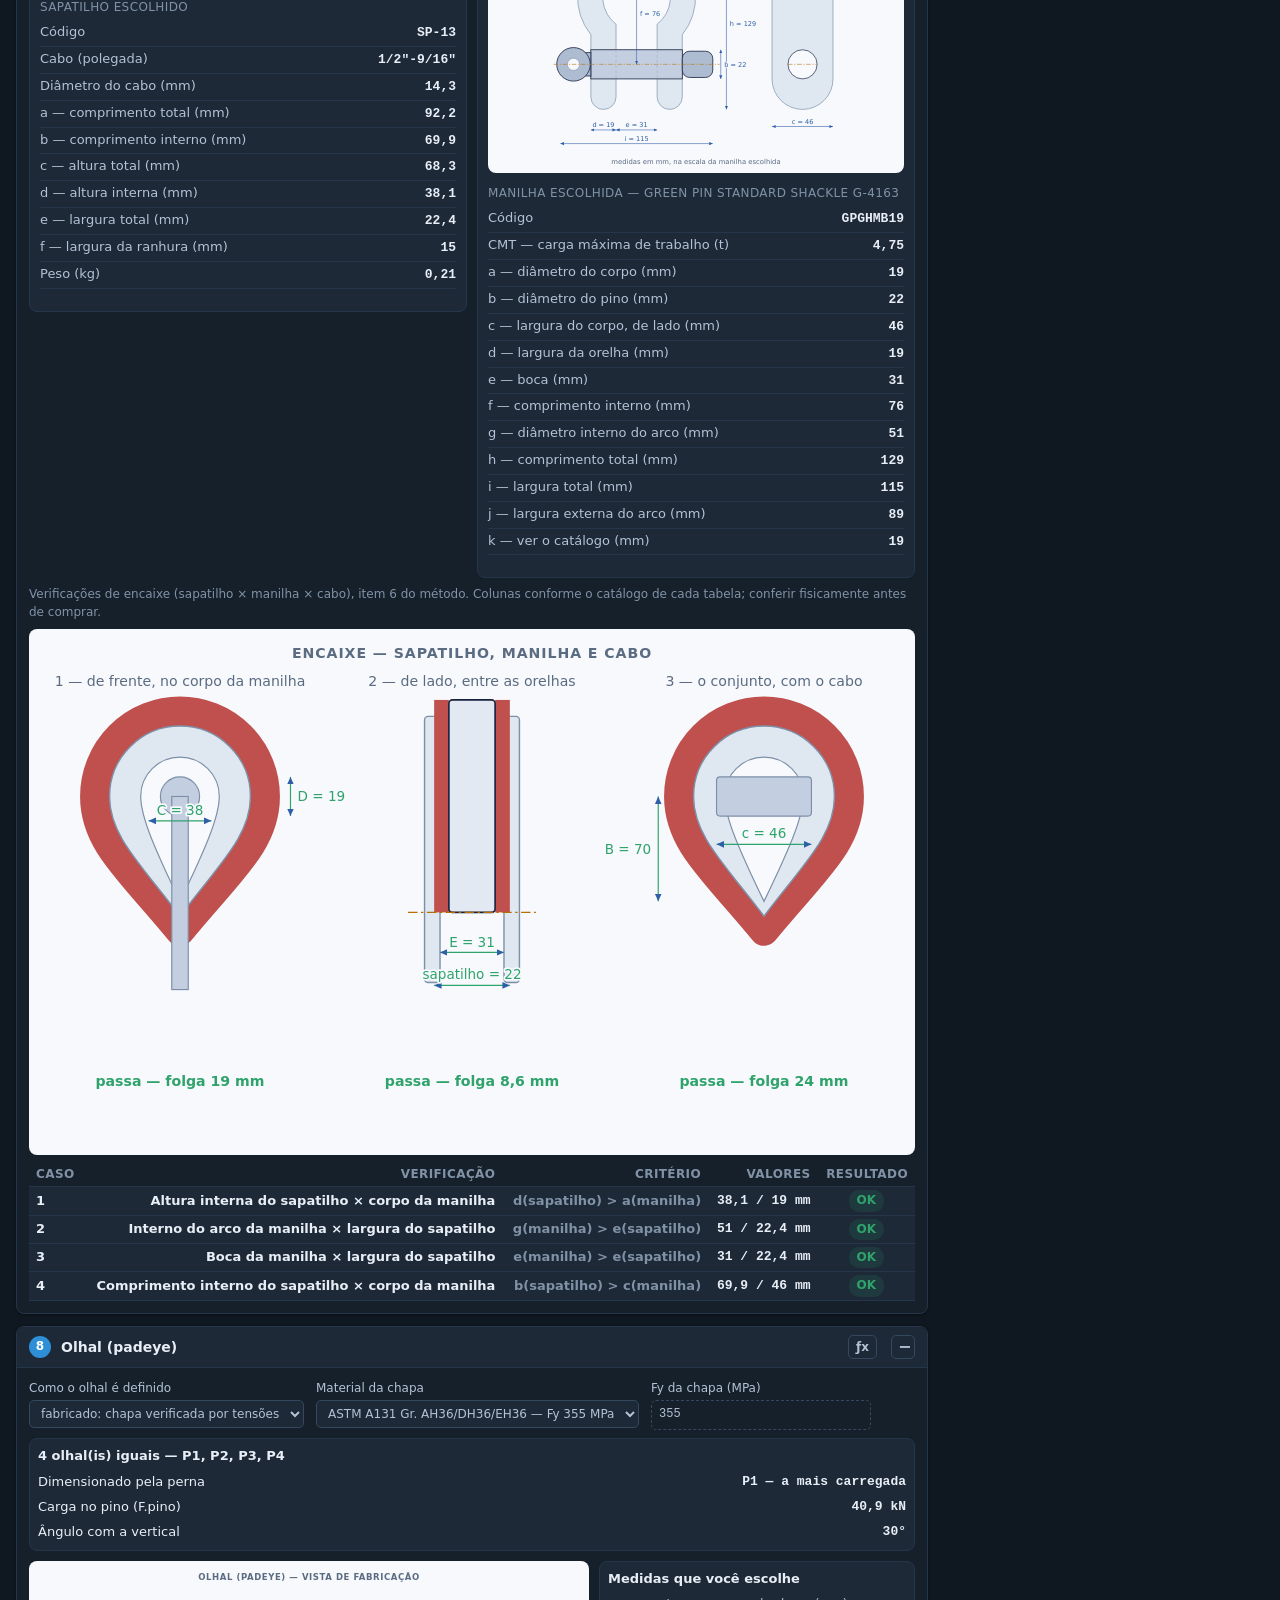
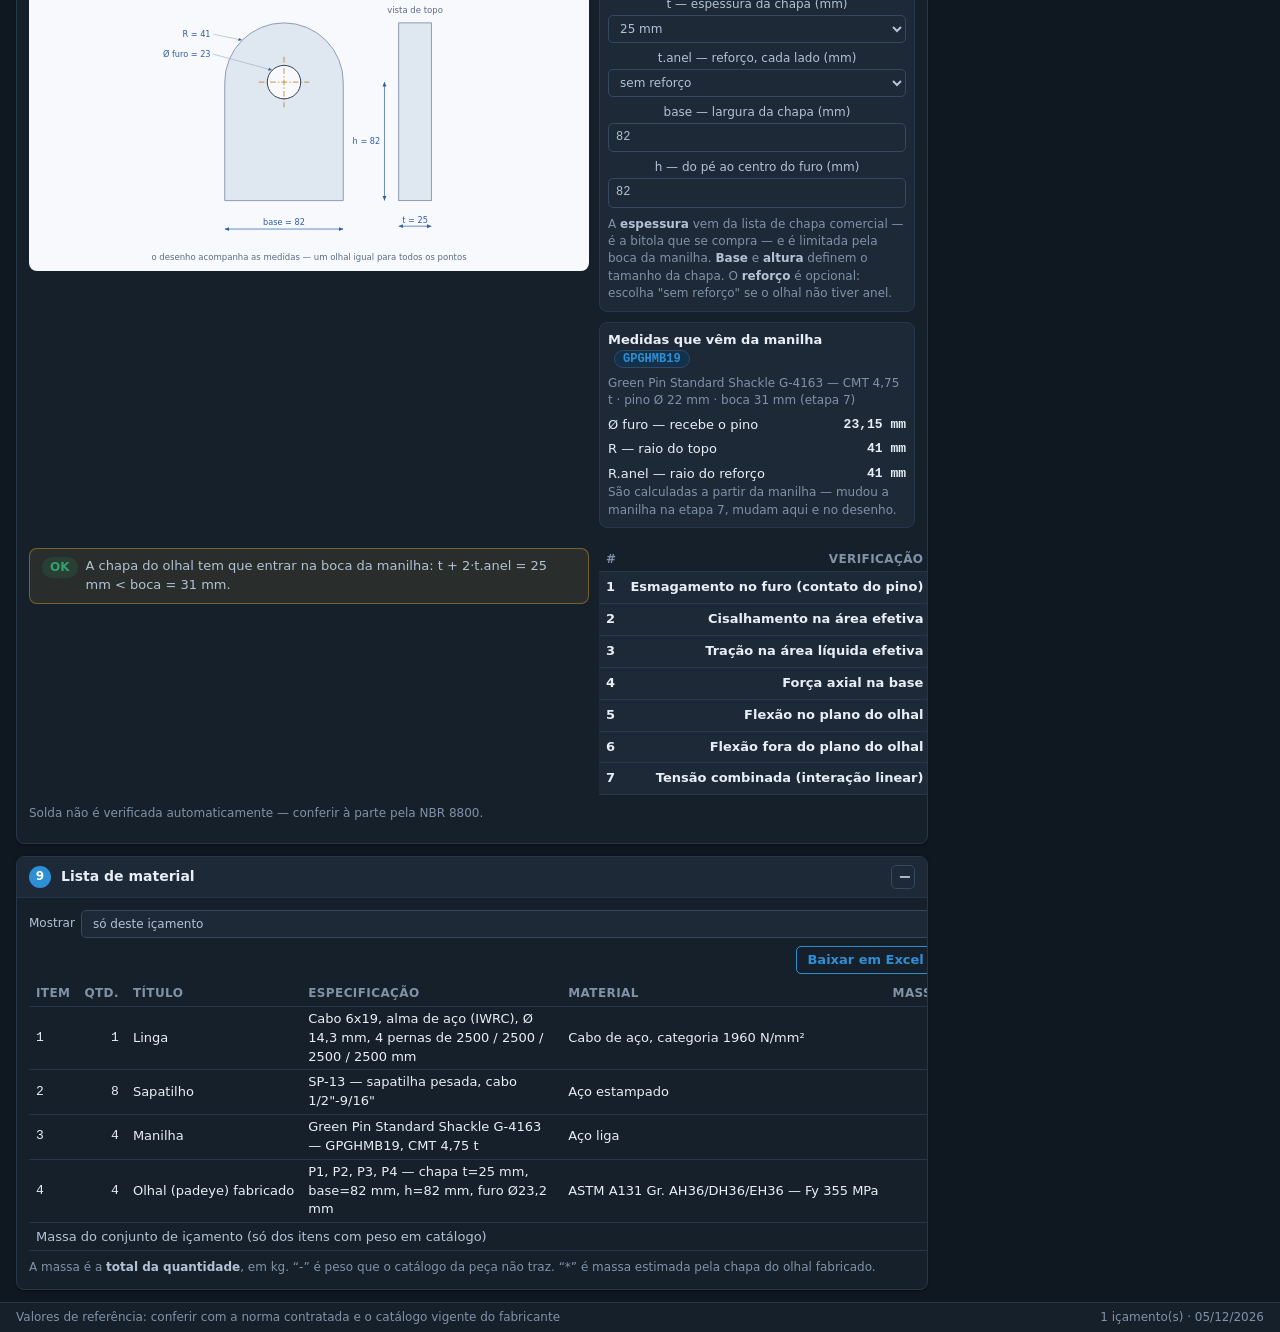
==== commit 29f18111: "refactor: escala de espaçamento e de tipo, contraste e tarjas laterais Revisão de layout com a skill" ====
--- a/index.html
+++ b/index.html
@@ -28,7 +28,7 @@
 </a>
 <style>
 #mr-portfolio-btn {
-  position: fixed; top: 12px; right: 12px; z-index: 2147483000;
+  position: fixed; top: 12px; right: 12px; z-index: 20;
   display: inline-flex; align-items: center; gap: .4rem;
   padding: .42rem .8rem; border-radius: 999px;
   font: 600 13px/1 -apple-system, BlinkMacSystemFont, 'Segoe UI', Roboto, sans-serif;
